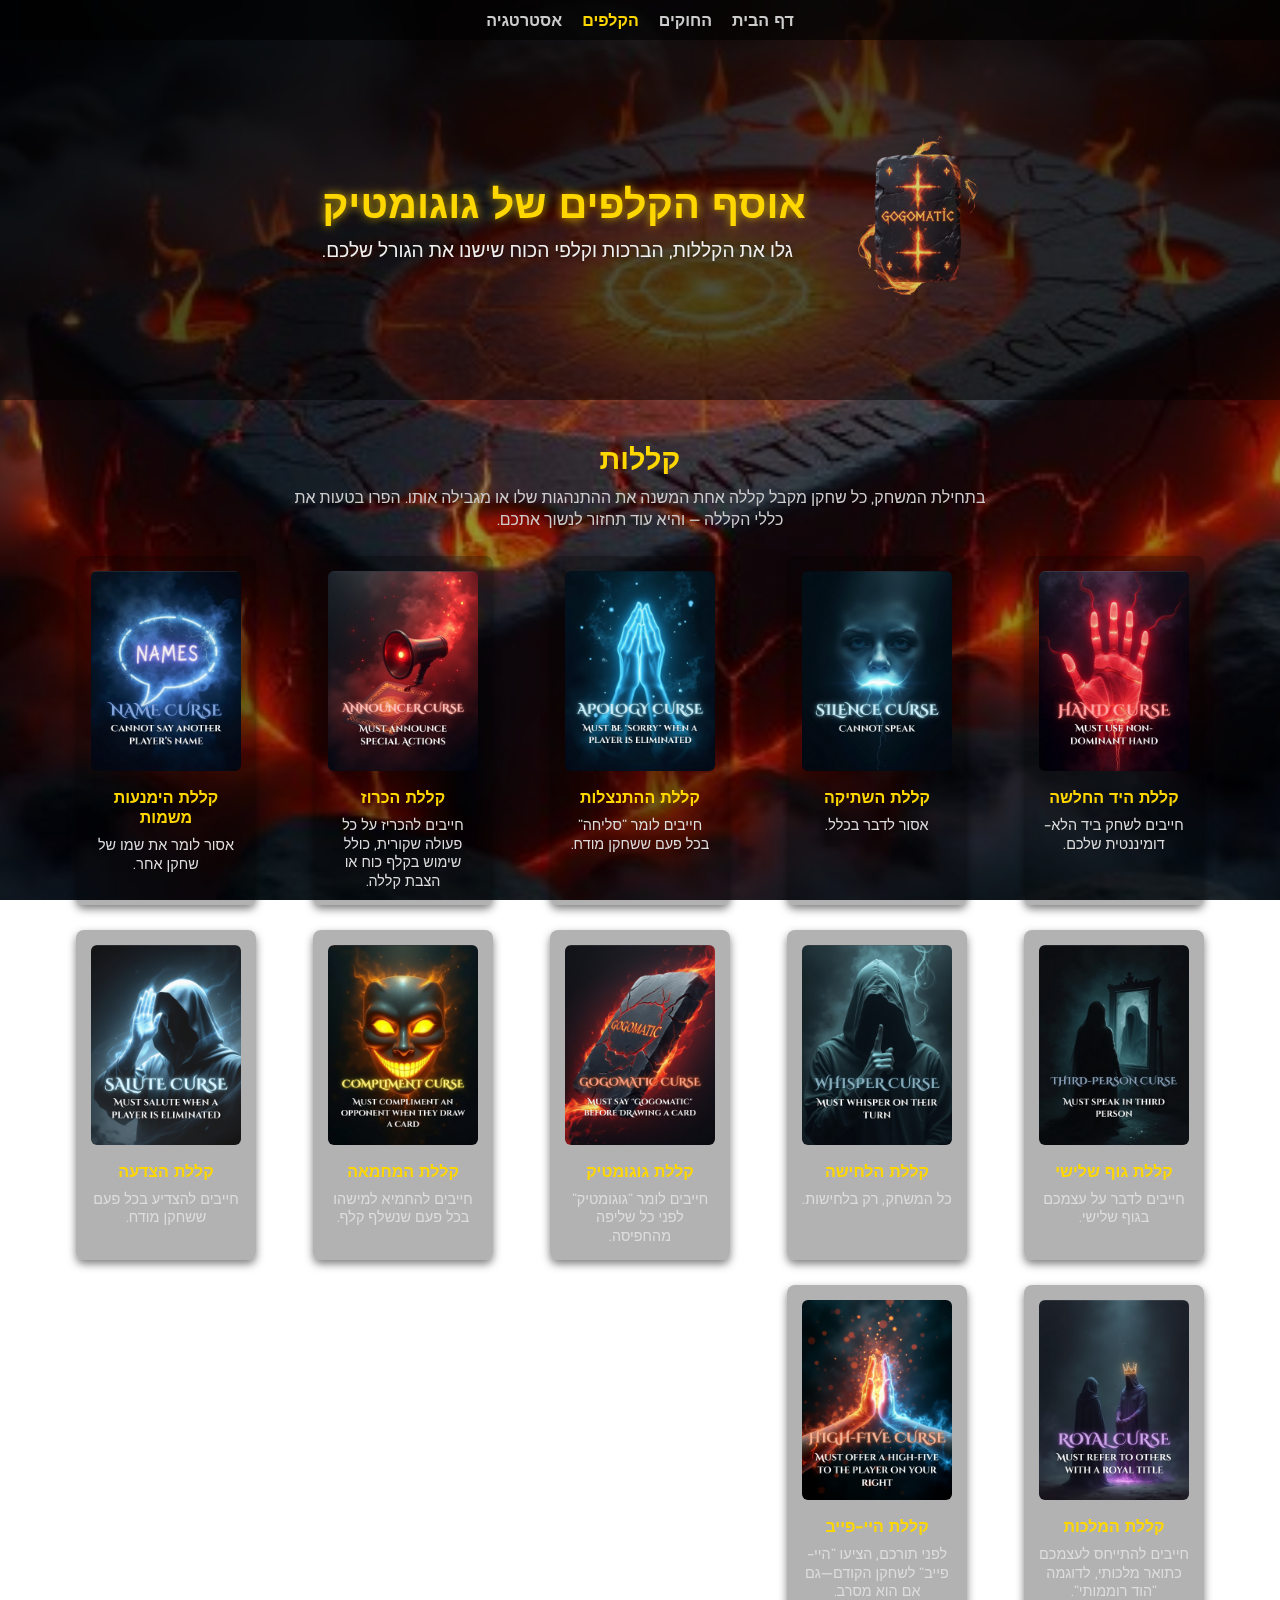
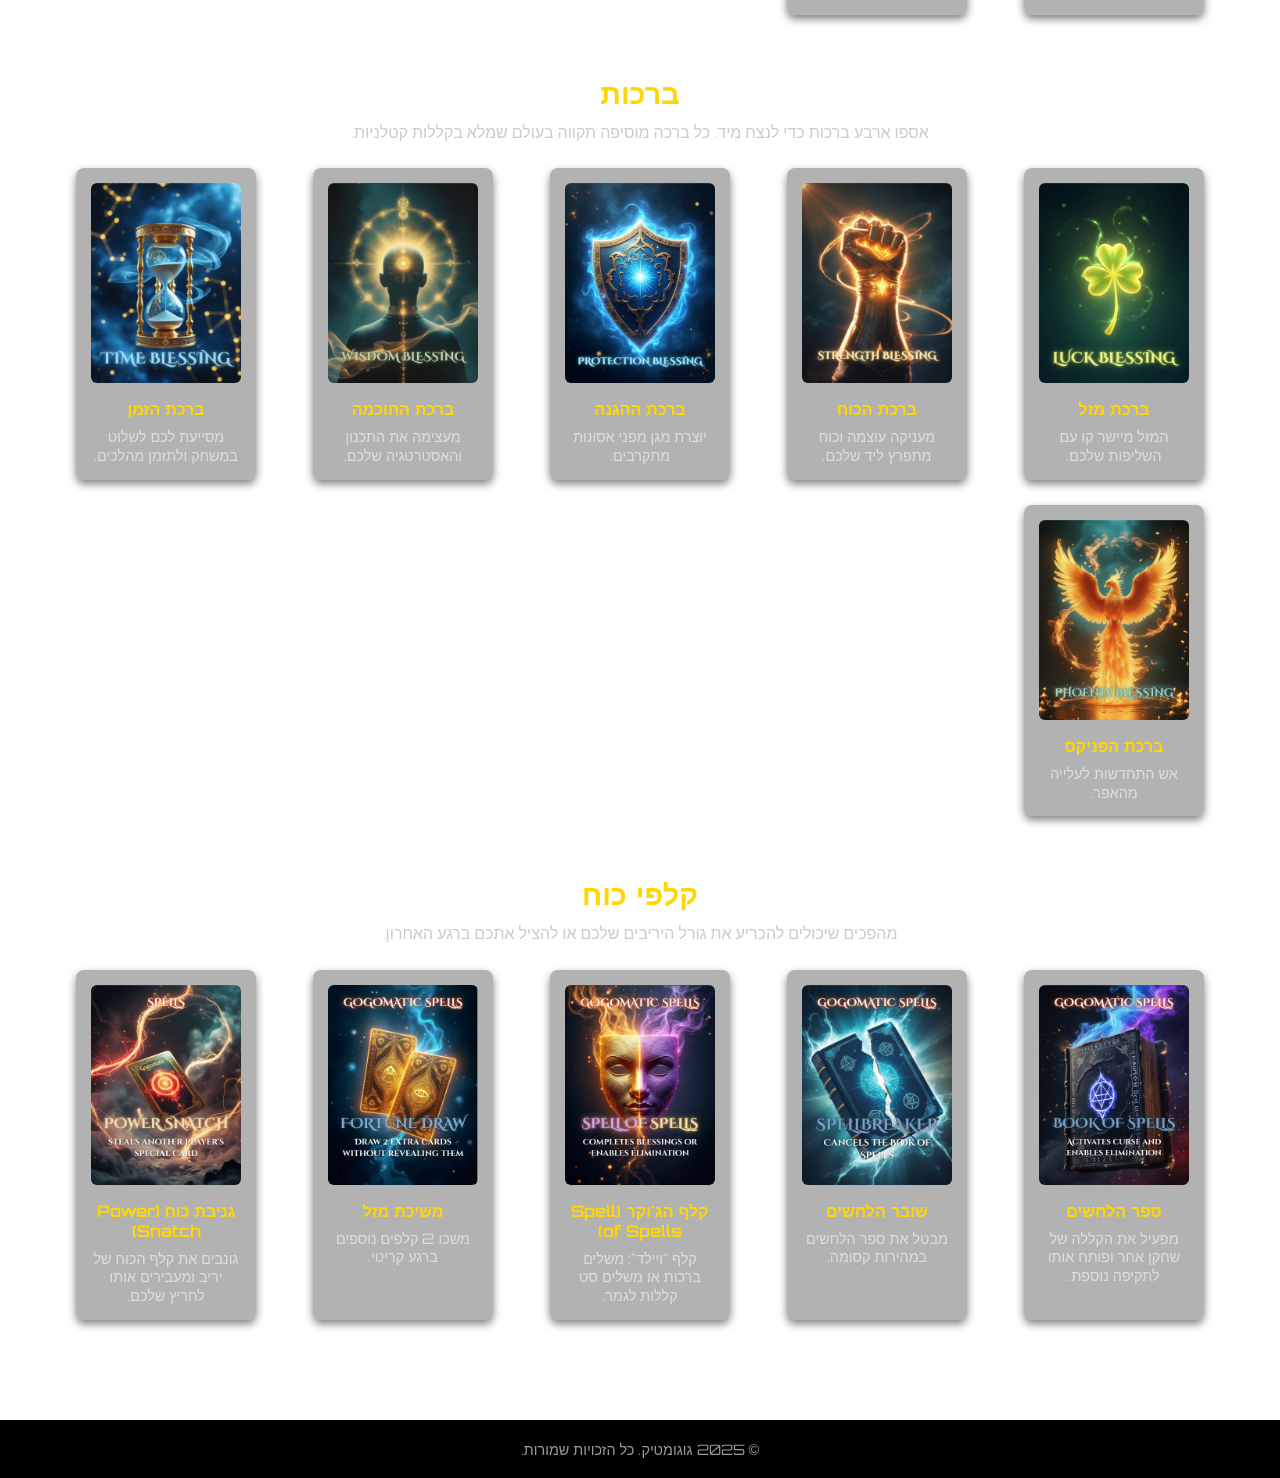
==== cardtypes-heb.html @ 96572010 "add all pages in heb" ====
<!DOCTYPE html>
<html lang="he" dir="rtl">
<head>
  <meta charset="UTF-8" />
  <meta name="viewport" content="width=device-width, initial-scale=1.0"/>
  <title>גוגומטיק – הקלפים</title>
  <link rel="icon" type="image/x-icon" href="assets/images/gogomatic-logo.ico">

  <!-- Orbitron (או כל פונט אחר שתרצו) -->
  <link href="https://fonts.googleapis.com/css2?family=Orbitron:wght@400;700&display=swap" rel="stylesheet">

  <!-- CSS ייעודי לעמוד הקלפים (ניתן להתאים לשם אחר) -->
  <link rel="stylesheet" href="cardtypes.css">
</head>
<body>

  <!-- ========== תפריט ניווט עליון ========== -->
  <nav class="top-nav">
    <ul>
      <li><a href="index-heb.html">דף הבית</a></li>
      <li><a href="rulebook-heb.html">החוקים</a></li>
      <li><a href="cardtypes-heb.html" class="active">הקלפים</a></li>
      <li><a href="strategy-heb.html">אסטרטגיה</a></li>
    </ul>
  </nav>

  <!-- ========== אזור HERO ========== -->
  <header class="collection-hero">
    <div class="collection-overlay"></div>
    
    <!-- מעטפת Flex ליישור קלף ותוכן -->
    <div class="collection-flex">
      <div class="card-back-container">
        <img src="assets/images/gogomatic-logo-tiny.png" 
             alt="גב קלף גוגומטיק" 
             class="card-back" />
      </div>
  
      <div class="collection-content">
        <h1>אוסף הקלפים של גוגומטיק</h1>
        <p>גלו את הקללות, הברכות וקלפי הכוח שישנו את הגורל שלכם.</p>
      </div>
    </div>
  </header>

  <!-- ========== התוכן הראשי ========== -->
  <main class="collection-main">

    <!-- קללות -->
    <section class="cards-section">
      <h2>קללות</h2>
      <p class="section-desc">
        בתחילת המשחק, כל שחקן מקבל קללה אחת המשנה את ההתנהגות שלו או מגבילה אותו.  
        הפרו בטעות את כללי הקללה – והיא עוד תחזור לנשוך אתכם.
      </p>
      <div class="card-gallery">

        <div class="card-item">
          <img src="assets/images/curses/curse-hand.png" alt="קללת היד החלשה">
          <h3>קללת היד החלשה</h3>
          <p>חייבים לשחק ביד הלא-דומיננטית שלכם.</p>
        </div>
        <div class="card-item">
          <img src="assets/images/curses/curse-silence.png" alt="קללת השתיקה">
          <h3>קללת השתיקה</h3>
          <p>אסור לדבר בכלל.</p>
        </div>
        <div class="card-item">
          <img src="assets/images/curses/curse-apology.png" alt="קללת ההתנצלות">
          <h3>קללת ההתנצלות</h3>
          <p>חייבים לומר "סליחה" בכל פעם ששחקן מודח.</p>
        </div>
        <div class="card-item">
          <img src="assets/images/curses/curse-announcer.png" alt="קללת הכרוז">
          <h3>קללת הכרוז</h3>
          <p>חייבים להכריז על כל פעולה שקורית, כולל שימוש בקלף כוח או הצבת קללה.</p>
        </div>
        <div class="card-item">
          <img src="assets/images/curses/curse-names.png" alt="קללת הימנעות משמות">
          <h3>קללת הימנעות משמות</h3>
          <p>אסור לומר את שמו של שחקן אחר.</p>
        </div>
        <div class="card-item">
          <img src="assets/images/curses/curse-third-person.png" alt="קללת גוף שלישי">
          <h3>קללת גוף שלישי</h3>
          <p>חייבים לדבר על עצמכם בגוף שלישי.</p>
        </div>
        <div class="card-item">
          <img src="assets/images/curses/curse-whisper.png" alt="קללת הלחישה">
          <h3>קללת הלחישה</h3>
          <p>כל המשחק, רק בלחישות.</p>
        </div>
        <div class="card-item">
          <img src="assets/images/curses/curse-gogomatic.png" alt="קללת גוגומטיק">
          <h3>קללת גוגומטיק</h3>
          <p>חייבים לומר "גוגומטיק" לפני כל שליפה מהחפיסה.</p>
        </div>
        <div class="card-item">
          <img src="assets/images/curses/curse-compliment.png" alt="קללת המחמאה">
          <h3>קללת המחמאה</h3>
          <p>חייבים להחמיא למישהו בכל פעם שנשלף קלף.</p>
        </div>
        <div class="card-item">
          <img src="assets/images/curses/curse-sallute.png" alt="קללת הצדעה">
          <h3>קללת הצדעה</h3>
          <p>חייבים להצדיע בכל פעם ששחקן מודח.</p>
        </div>
        <div class="card-item">
          <img src="assets/images/curses/curse-royal.png" alt="קללת המלכות">
          <h3>קללת המלכות</h3>
          <p>חייבים להתייחס לעצמכם כתואר מלכותי, לדוגמה "הוד רוממותי".</p>
        </div>
        <div class="card-item">
          <img src="assets/images/curses/curse-highfive.png" alt="קללת היי-פייב">
          <h3>קללת היי-פייב</h3>
          <p>לפני תורכם, הציעו "היי-פייב" לשחקן הקודם—גם אם הוא מסרב.</p>
        </div>        

      </div>      
    </section>

    <!-- ברכות -->
    <section class="cards-section">
      <h2>ברכות</h2>
      <p class="section-desc">
        אספו ארבע ברכות כדי לנצח מיד. כל ברכה מוסיפה תקווה בעולם שמלא בקללות קטלניות.
      </p>
      <div class="card-gallery">

        <div class="card-item">
          <img src="assets/images/blessings/bless-luck.png" alt="ברכת מזל">
          <h3>ברכת מזל</h3>
          <p>המזל מיישר קו עם השליפות שלכם.</p>
        </div>
        <div class="card-item">
          <img src="assets/images/blessings/bless-strength.png" alt="ברכת הכוח">
          <h3>ברכת הכוח</h3>
          <p>מעניקה עוצמה וכוח מתפרץ ליד שלכם.</p>
        </div>
        <div class="card-item">
          <img src="assets/images/blessings/bless-protaction.png" alt="ברכת ההגנה">
          <h3>ברכת ההגנה</h3>
          <p>יוצרת מגן מפני אסונות מתקרבים.</p>
        </div>
        <div class="card-item">
          <img src="assets/images/blessings/bless-wisdom.png" alt="ברכת החוכמה">
          <h3>ברכת החוכמה</h3>
          <p>מעצימה את התכנון והאסטרטגיה שלכם.</p>
        </div>
        <div class="card-item">
          <img src="assets/images/blessings/bless-time.png" alt="ברכת הזמן">
          <h3>ברכת הזמן</h3>
          <p>מסייעת לכם לשלוט במשחק ולתזמן מהלכים.</p>
        </div>
        <div class="card-item">
          <img src="assets/images/blessings/bless-phoenix.png" alt="ברכת הפניקס">
          <h3>ברכת הפניקס</h3>
          <p>אש התחדשות לעלייה מהאפר.</p>
        </div>

      </div>
    </section>

    <!-- קלפי כוח -->
    <section class="cards-section">
      <h2>קלפי כוח</h2>
      <p class="section-desc">
        מהפכים שיכולים להכריע את גורל היריבים שלכם או להציל אתכם ברגע האחרון.
      </p>
      <div class="card-gallery">
        <div class="card-item">
          <img src="assets/images/specials/special-book-of-spell.png" alt="ספר הלחשים">
          <h3>ספר הלחשים</h3>
          <p>מפעיל את הקללה של שחקן אחר ופותח אותו לתקיפה נוספת.</p>
        </div>
        <div class="card-item">
          <img src="assets/images/specials/special-spellbreaker.png" alt="שובר הלחשים">
          <h3>שובר הלחשים</h3>
          <p>מבטל את ספר הלחשים במהירות קסומה.</p>
        </div>
        <div class="card-item">
          <img src="assets/images/specials/special-spell-of-spell.png" alt="קלף הג'וקר (Spell of Spells)">
          <h3>קלף הג'וקר (Spell of Spells)</h3>
          <p>קלף "ויילד": משלים ברכות או משלים סט קללות לגמר.</p>
        </div>
        <div class="card-item">
          <img src="assets/images/specials/special-fortune-draw.png" alt="משיכת מזל (Fortune Draw)">
          <h3>משיכת מזל</h3>
          <p>משכו 2 קלפים נוספים ברגע קריטי.</p>
        </div>
        <div class="card-item">
          <img src="assets/images/specials/special-steal.png" alt="גניבת כוח (Power Snatch)">
          <h3>גניבת כוח (Power Snatch)</h3>
          <p>גונבים את קלף הכוח של יריב ומעבירים אותו לחריץ שלכם.</p>
        </div>        
      </div>
    </section>

  </main>

  <!-- ========== FOOTER ========== -->
  <footer class="collection-footer">
    <p>&copy; 2025 גוגומטיק. כל הזכויות שמורות.</p>
  </footer>

</body>
</html>
---- cardtypes.css ----
/* ========== RESET & BASE STYLES ========== */
* {
    margin: 0;
    padding: 0;
    box-sizing: border-box;
  }
  
  /* Use Orbitron font for all text */
  body {
    font-family: 'Orbitron', sans-serif;
    background: #0b0b0b;
    color: #eeeeee;
    background: url("assets/images/gogomatic-bg1-small.jpg") no-repeat center center fixed;
    background-size: cover;
    position: relative;
  }

   /* Optionally, add an overlay for subtle darkening across entire background */
   body::before {
    content: "";
    position: fixed;
    top: 0; left: 0; width: 100%; height: 100%;
    background: rgba(0,0,0,0.4); /* Adjust for more/less darkness */
    z-index: -1;
  }
  
  /* ========== NAVIGATION ========== */
  .top-nav {
    font-weight: bold;
    background: rgba(0,0,0,0.8);
    padding: 10px 20px;
    text-align: center;
  }
  
  .top-nav ul {
    list-style: none;
    display: inline-flex;
    gap: 20px;
  }
  
  .top-nav ul li a {
    color: #ccc;
    text-decoration: none;
    transition: color 0.3s;
  }
  
  .top-nav ul li a.active,
  .top-nav ul li a:hover {
    color: #ffd700;
  }
  
  /* ========== HERO SECTION ========== */
  .collection-hero {
    position: relative;
    height: 40vh;
    display: flex;
    align-items: center;
    justify-content: center;
    text-align: center;
  }
  .collection-overlay {
    position: absolute;
    top: 0; left: 0; width: 100%; height: 100%;
    background: rgba(0, 0, 0, 0.5);
  }
  .collection-content {
    position: relative;
    z-index: 2;
    padding: 20px;
    max-width: 700px;
    margin: 0 auto;
  }
  .collection-content h1 {
    font-size: 2.5rem;
    color: #ffd700;
    margin-bottom: 10px;
    text-shadow: 0 0 10px rgba(255, 215, 0, 0.8);
  }
  .collection-content p {
    font-size: 1.2rem;
    color: #f0f0f0;
    text-shadow: 0 0 5px rgba(0, 0, 0, 0.5);
  }
  
  /* ========== MAIN COLLECTION ========== */
  .collection-main {
    max-width: 1200px;
    margin: 0 auto;
    padding: 40px 20px;
  }
  .cards-section {
    margin-bottom: 60px;
    text-align: center;
  }
  .cards-section h2 {
    font-size: 1.8rem;
    color: #ffd700;
    text-transform: uppercase;
    margin-bottom: 10px;
  }
  .section-desc {
    font-size: 1rem;
    color: #ccc;
    max-width: 700px;
    margin: 0 auto 25px auto;
    line-height: 1.4;
  }
  
  /* ========== CARD GALLERY ========== */
  .card-gallery {
    display: grid;
    grid-template-columns: repeat(auto-fit, minmax(200px, 1fr));
    gap: 25px;
    justify-items: center;
  }
  
  .card-item {
    background: rgba(0, 0, 0, 0.3);
    padding: 15px;
    border-radius: 8px;
    box-shadow: 0 4px 8px rgba(0,0,0,0.5);
    transition: transform 0.3s;
    width: 180px;
    text-align: center;
  }
  .card-item:hover {
    transform: translateY(-5px);
  }
  .card-item img {
    width: 100%;
    height: auto;
    border-radius: 6px;
    margin-bottom: 12px;
  }
  .card-item h3 {
    color: #ffd700;
    font-size: 1rem;
    margin-bottom: 8px;
  }
  .card-item p {
    font-size: 0.9rem;
    color: #ddd;
    line-height: 1.3;
  }
  
  /* ========== FOOTER ========== */
  .collection-footer {
    background: #000;
    text-align: center;
    padding: 20px;
    color: #999;
    font-size: 0.9rem;
  }
  
  /* RESPONSIVE */
  @media (max-width: 768px) {
    .collection-hero {
      height: 30vh;
    }
    .collection-content h1 {
      font-size: 2rem;
    }
    .collection-content p {
      font-size: 1rem;
    }
    .cards-section h2 {
      font-size: 1.4rem;
    }
  }
  
 /* Flex container for hero section */
.collection-flex {
  display: flex;
  align-items: center;
  justify-content: center;
  gap: 2rem; /* Space between image & text */
  max-width: 900px;
  margin: 0 auto;
  padding: 2rem;
  text-align: left;
}

/* Card image container */
.card-back-container {
  flex-shrink: 0;
  width: 120px; /* Adjust size */
}

/* Make sure the image scales properly */
.card-back {
  width: 100%;
  height: auto;
  opacity: 0.85;
  transition: opacity 0.3s;
}

.card-back:hover {
  opacity: 1;
}

/* Make sure text takes full space */
.collection-content {
  flex-grow: 1;
}
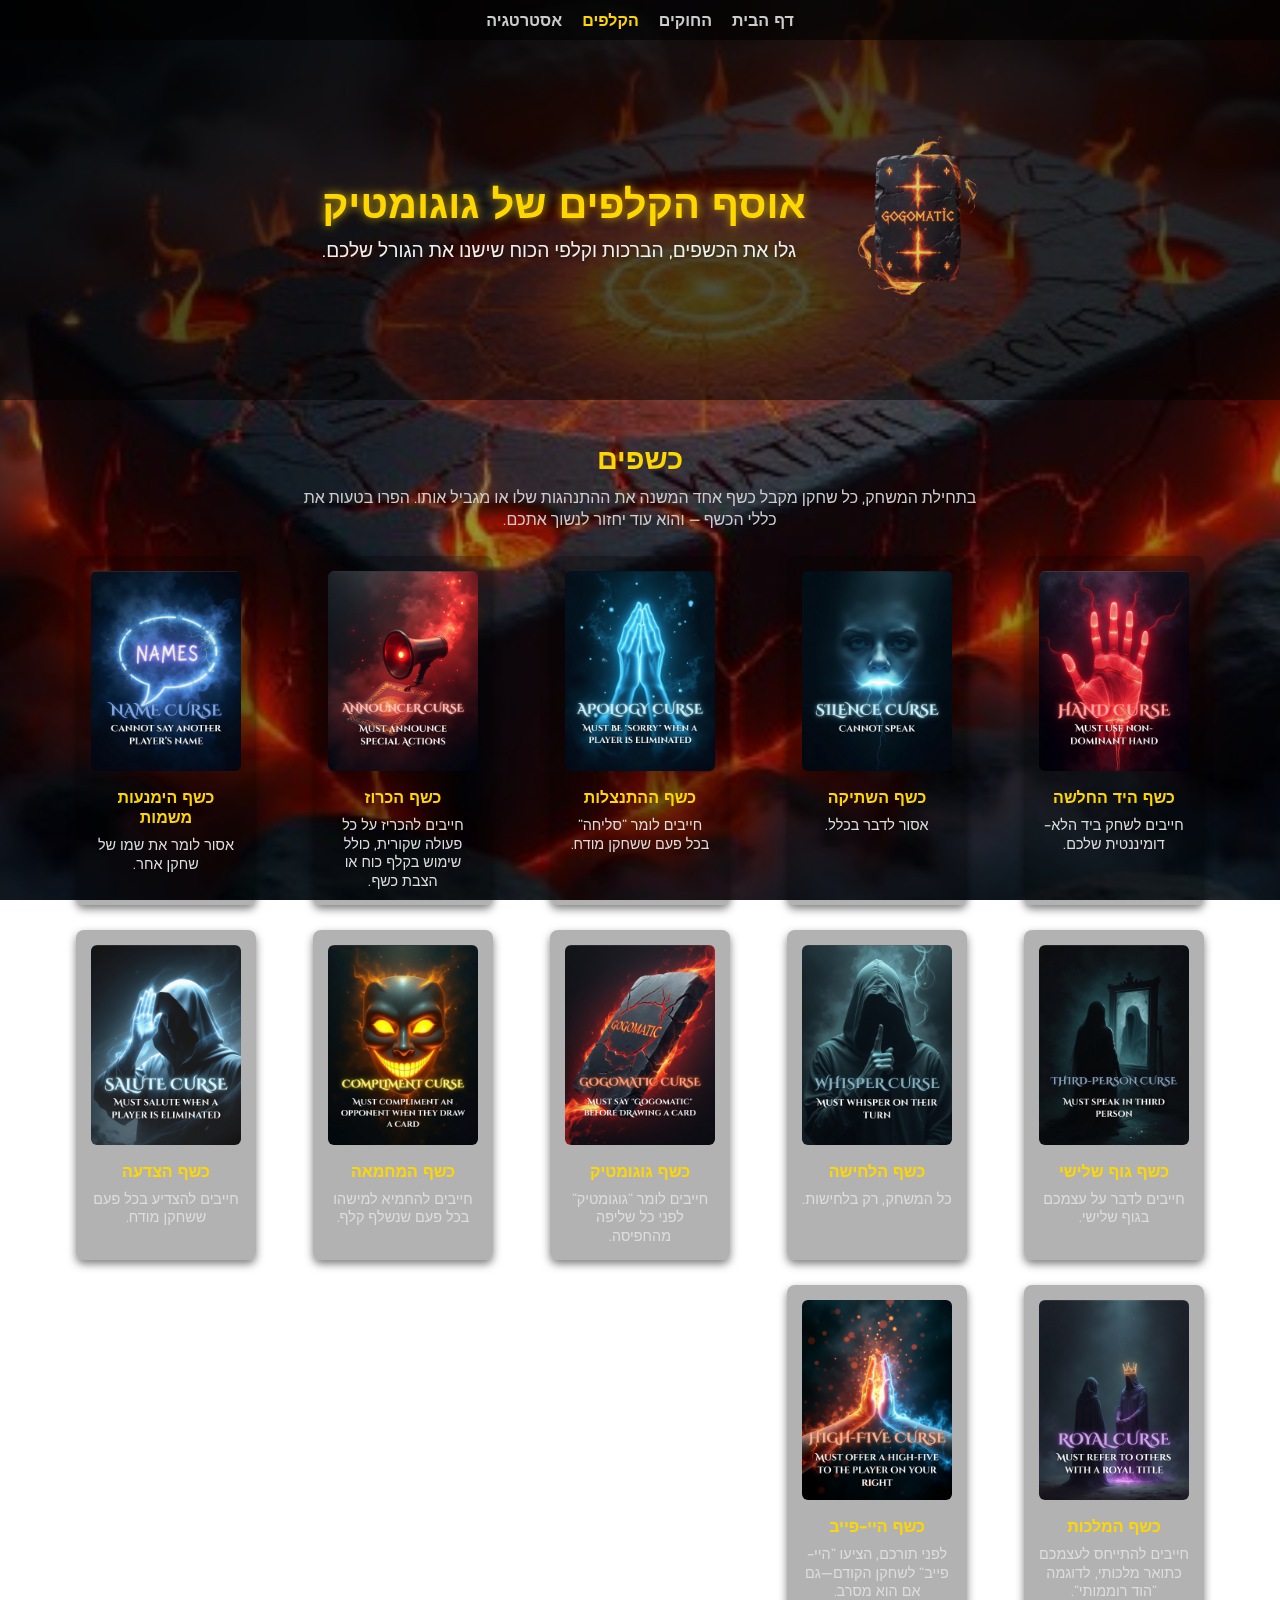
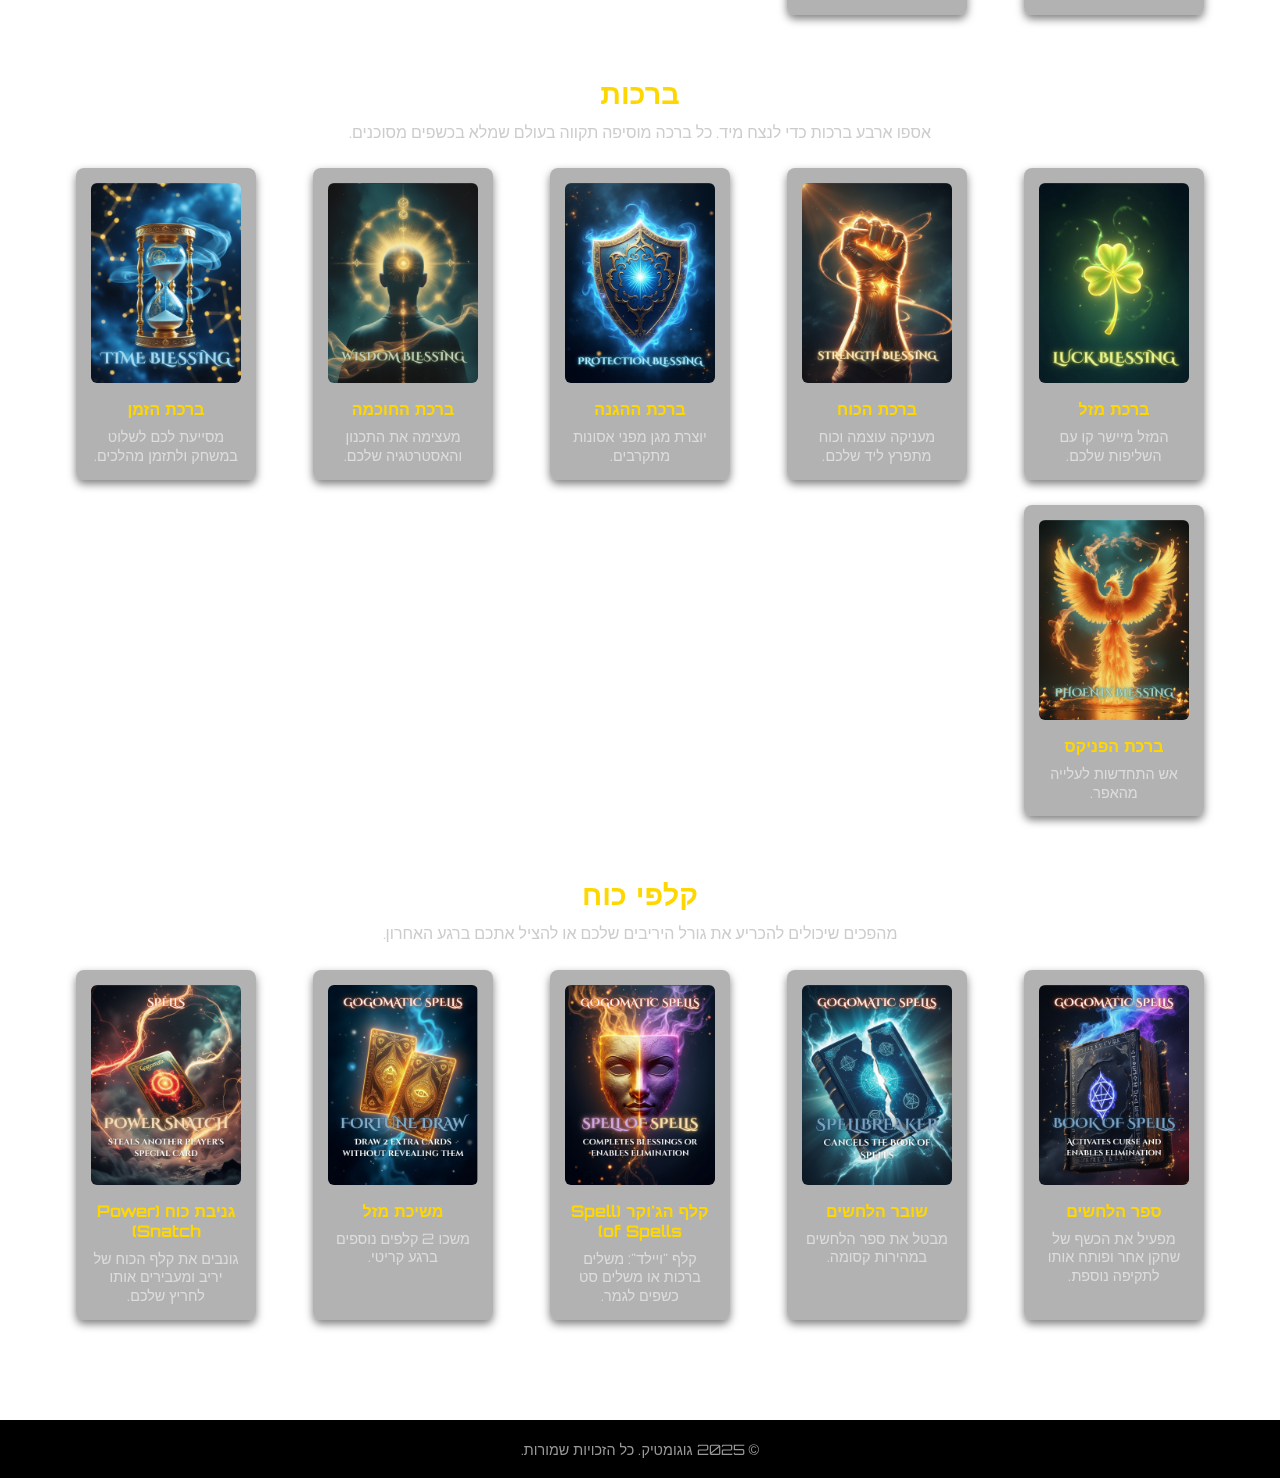
==== commit ac212f54: "change hebrew to not include קללות inside" ====
--- a/cardtypes-heb.html
+++ b/cardtypes-heb.html
@@ -6,15 +6,11 @@
   <title>גוגומטיק – הקלפים</title>
   <link rel="icon" type="image/x-icon" href="assets/images/gogomatic-logo.ico">
 
-  <!-- Orbitron (או כל פונט אחר שתרצו) -->
   <link href="https://fonts.googleapis.com/css2?family=Orbitron:wght@400;700&display=swap" rel="stylesheet">
-
-  <!-- CSS ייעודי לעמוד הקלפים (ניתן להתאים לשם אחר) -->
   <link rel="stylesheet" href="cardtypes.css">
 </head>
 <body>
 
-  <!-- ========== תפריט ניווט עליון ========== -->
   <nav class="top-nav">
     <ul>
       <li><a href="index-heb.html">דף הבית</a></li>
@@ -24,97 +20,93 @@
     </ul>
   </nav>
 
-  <!-- ========== אזור HERO ========== -->
   <header class="collection-hero">
     <div class="collection-overlay"></div>
-    
-    <!-- מעטפת Flex ליישור קלף ותוכן -->
     <div class="collection-flex">
       <div class="card-back-container">
         <img src="assets/images/gogomatic-logo-tiny.png" 
              alt="גב קלף גוגומטיק" 
              class="card-back" />
       </div>
-  
+
       <div class="collection-content">
         <h1>אוסף הקלפים של גוגומטיק</h1>
-        <p>גלו את הקללות, הברכות וקלפי הכוח שישנו את הגורל שלכם.</p>
+        <p>גלו את הכשפים, הברכות וקלפי הכוח שישנו את הגורל שלכם.</p>
       </div>
     </div>
   </header>
 
-  <!-- ========== התוכן הראשי ========== -->
   <main class="collection-main">
 
-    <!-- קללות -->
+    <!-- כשפים -->
     <section class="cards-section">
-      <h2>קללות</h2>
+      <h2>כשפים</h2>
       <p class="section-desc">
-        בתחילת המשחק, כל שחקן מקבל קללה אחת המשנה את ההתנהגות שלו או מגבילה אותו.  
-        הפרו בטעות את כללי הקללה – והיא עוד תחזור לנשוך אתכם.
+        בתחילת המשחק, כל שחקן מקבל כשף אחד המשנה את ההתנהגות שלו או מגביל אותו.  
+        הפרו בטעות את כללי הכשף – והוא עוד יחזור לנשוך אתכם.
       </p>
       <div class="card-gallery">
 
         <div class="card-item">
-          <img src="assets/images/curses/curse-hand.png" alt="קללת היד החלשה">
-          <h3>קללת היד החלשה</h3>
+          <img src="assets/images/curses/curse-hand.png" alt="כשף היד החלשה">
+          <h3>כשף היד החלשה</h3>
           <p>חייבים לשחק ביד הלא-דומיננטית שלכם.</p>
         </div>
         <div class="card-item">
-          <img src="assets/images/curses/curse-silence.png" alt="קללת השתיקה">
-          <h3>קללת השתיקה</h3>
+          <img src="assets/images/curses/curse-silence.png" alt="כשף השתיקה">
+          <h3>כשף השתיקה</h3>
           <p>אסור לדבר בכלל.</p>
         </div>
         <div class="card-item">
-          <img src="assets/images/curses/curse-apology.png" alt="קללת ההתנצלות">
-          <h3>קללת ההתנצלות</h3>
+          <img src="assets/images/curses/curse-apology.png" alt="כשף ההתנצלות">
+          <h3>כשף ההתנצלות</h3>
           <p>חייבים לומר "סליחה" בכל פעם ששחקן מודח.</p>
         </div>
         <div class="card-item">
-          <img src="assets/images/curses/curse-announcer.png" alt="קללת הכרוז">
-          <h3>קללת הכרוז</h3>
-          <p>חייבים להכריז על כל פעולה שקורית, כולל שימוש בקלף כוח או הצבת קללה.</p>
+          <img src="assets/images/curses/curse-announcer.png" alt="כשף הכרוז">
+          <h3>כשף הכרוז</h3>
+          <p>חייבים להכריז על כל פעולה שקורית, כולל שימוש בקלף כוח או הצבת כשף.</p>
         </div>
         <div class="card-item">
-          <img src="assets/images/curses/curse-names.png" alt="קללת הימנעות משמות">
-          <h3>קללת הימנעות משמות</h3>
+          <img src="assets/images/curses/curse-names.png" alt="כשף הימנעות משמות">
+          <h3>כשף הימנעות משמות</h3>
           <p>אסור לומר את שמו של שחקן אחר.</p>
         </div>
         <div class="card-item">
-          <img src="assets/images/curses/curse-third-person.png" alt="קללת גוף שלישי">
-          <h3>קללת גוף שלישי</h3>
+          <img src="assets/images/curses/curse-third-person.png" alt="כשף גוף שלישי">
+          <h3>כשף גוף שלישי</h3>
           <p>חייבים לדבר על עצמכם בגוף שלישי.</p>
         </div>
         <div class="card-item">
-          <img src="assets/images/curses/curse-whisper.png" alt="קללת הלחישה">
-          <h3>קללת הלחישה</h3>
+          <img src="assets/images/curses/curse-whisper.png" alt="כשף הלחישה">
+          <h3>כשף הלחישה</h3>
           <p>כל המשחק, רק בלחישות.</p>
         </div>
         <div class="card-item">
-          <img src="assets/images/curses/curse-gogomatic.png" alt="קללת גוגומטיק">
-          <h3>קללת גוגומטיק</h3>
+          <img src="assets/images/curses/curse-gogomatic.png" alt="כשף גוגומטיק">
+          <h3>כשף גוגומטיק</h3>
           <p>חייבים לומר "גוגומטיק" לפני כל שליפה מהחפיסה.</p>
         </div>
         <div class="card-item">
-          <img src="assets/images/curses/curse-compliment.png" alt="קללת המחמאה">
-          <h3>קללת המחמאה</h3>
+          <img src="assets/images/curses/curse-compliment.png" alt="כשף המחמאה">
+          <h3>כשף המחמאה</h3>
           <p>חייבים להחמיא למישהו בכל פעם שנשלף קלף.</p>
         </div>
         <div class="card-item">
-          <img src="assets/images/curses/curse-sallute.png" alt="קללת הצדעה">
-          <h3>קללת הצדעה</h3>
+          <img src="assets/images/curses/curse-sallute.png" alt="כשף הצדעה">
+          <h3>כשף הצדעה</h3>
           <p>חייבים להצדיע בכל פעם ששחקן מודח.</p>
         </div>
         <div class="card-item">
-          <img src="assets/images/curses/curse-royal.png" alt="קללת המלכות">
-          <h3>קללת המלכות</h3>
+          <img src="assets/images/curses/curse-royal.png" alt="כשף המלכות">
+          <h3>כשף המלכות</h3>
           <p>חייבים להתייחס לעצמכם כתואר מלכותי, לדוגמה "הוד רוממותי".</p>
         </div>
         <div class="card-item">
-          <img src="assets/images/curses/curse-highfive.png" alt="קללת היי-פייב">
-          <h3>קללת היי-פייב</h3>
+          <img src="assets/images/curses/curse-highfive.png" alt="כשף היי-פייב">
+          <h3>כשף היי-פייב</h3>
           <p>לפני תורכם, הציעו "היי-פייב" לשחקן הקודם—גם אם הוא מסרב.</p>
-        </div>        
+        </div>
 
       </div>      
     </section>
@@ -123,10 +115,9 @@
     <section class="cards-section">
       <h2>ברכות</h2>
       <p class="section-desc">
-        אספו ארבע ברכות כדי לנצח מיד. כל ברכה מוסיפה תקווה בעולם שמלא בקללות קטלניות.
+        אספו ארבע ברכות כדי לנצח מיד. כל ברכה מוסיפה תקווה בעולם שמלא בכשפים מסוכנים.
       </p>
       <div class="card-gallery">
-
         <div class="card-item">
           <img src="assets/images/blessings/bless-luck.png" alt="ברכת מזל">
           <h3>ברכת מזל</h3>
@@ -157,7 +148,6 @@
           <h3>ברכת הפניקס</h3>
           <p>אש התחדשות לעלייה מהאפר.</p>
         </div>
-
       </div>
     </section>
 
@@ -171,7 +161,7 @@
         <div class="card-item">
           <img src="assets/images/specials/special-book-of-spell.png" alt="ספר הלחשים">
           <h3>ספר הלחשים</h3>
-          <p>מפעיל את הקללה של שחקן אחר ופותח אותו לתקיפה נוספת.</p>
+          <p>מפעיל את הכשף של שחקן אחר ופותח אותו לתקיפה נוספת.</p>
         </div>
         <div class="card-item">
           <img src="assets/images/specials/special-spellbreaker.png" alt="שובר הלחשים">
@@ -181,7 +171,7 @@
         <div class="card-item">
           <img src="assets/images/specials/special-spell-of-spell.png" alt="קלף הג'וקר (Spell of Spells)">
           <h3>קלף הג'וקר (Spell of Spells)</h3>
-          <p>קלף "ויילד": משלים ברכות או משלים סט קללות לגמר.</p>
+          <p>קלף "ויילד": משלים ברכות או משלים סט כשפים לגמר.</p>
         </div>
         <div class="card-item">
           <img src="assets/images/specials/special-fortune-draw.png" alt="משיכת מזל (Fortune Draw)">
@@ -198,7 +188,6 @@
 
   </main>
 
-  <!-- ========== FOOTER ========== -->
   <footer class="collection-footer">
     <p>&copy; 2025 גוגומטיק. כל הזכויות שמורות.</p>
   </footer>
